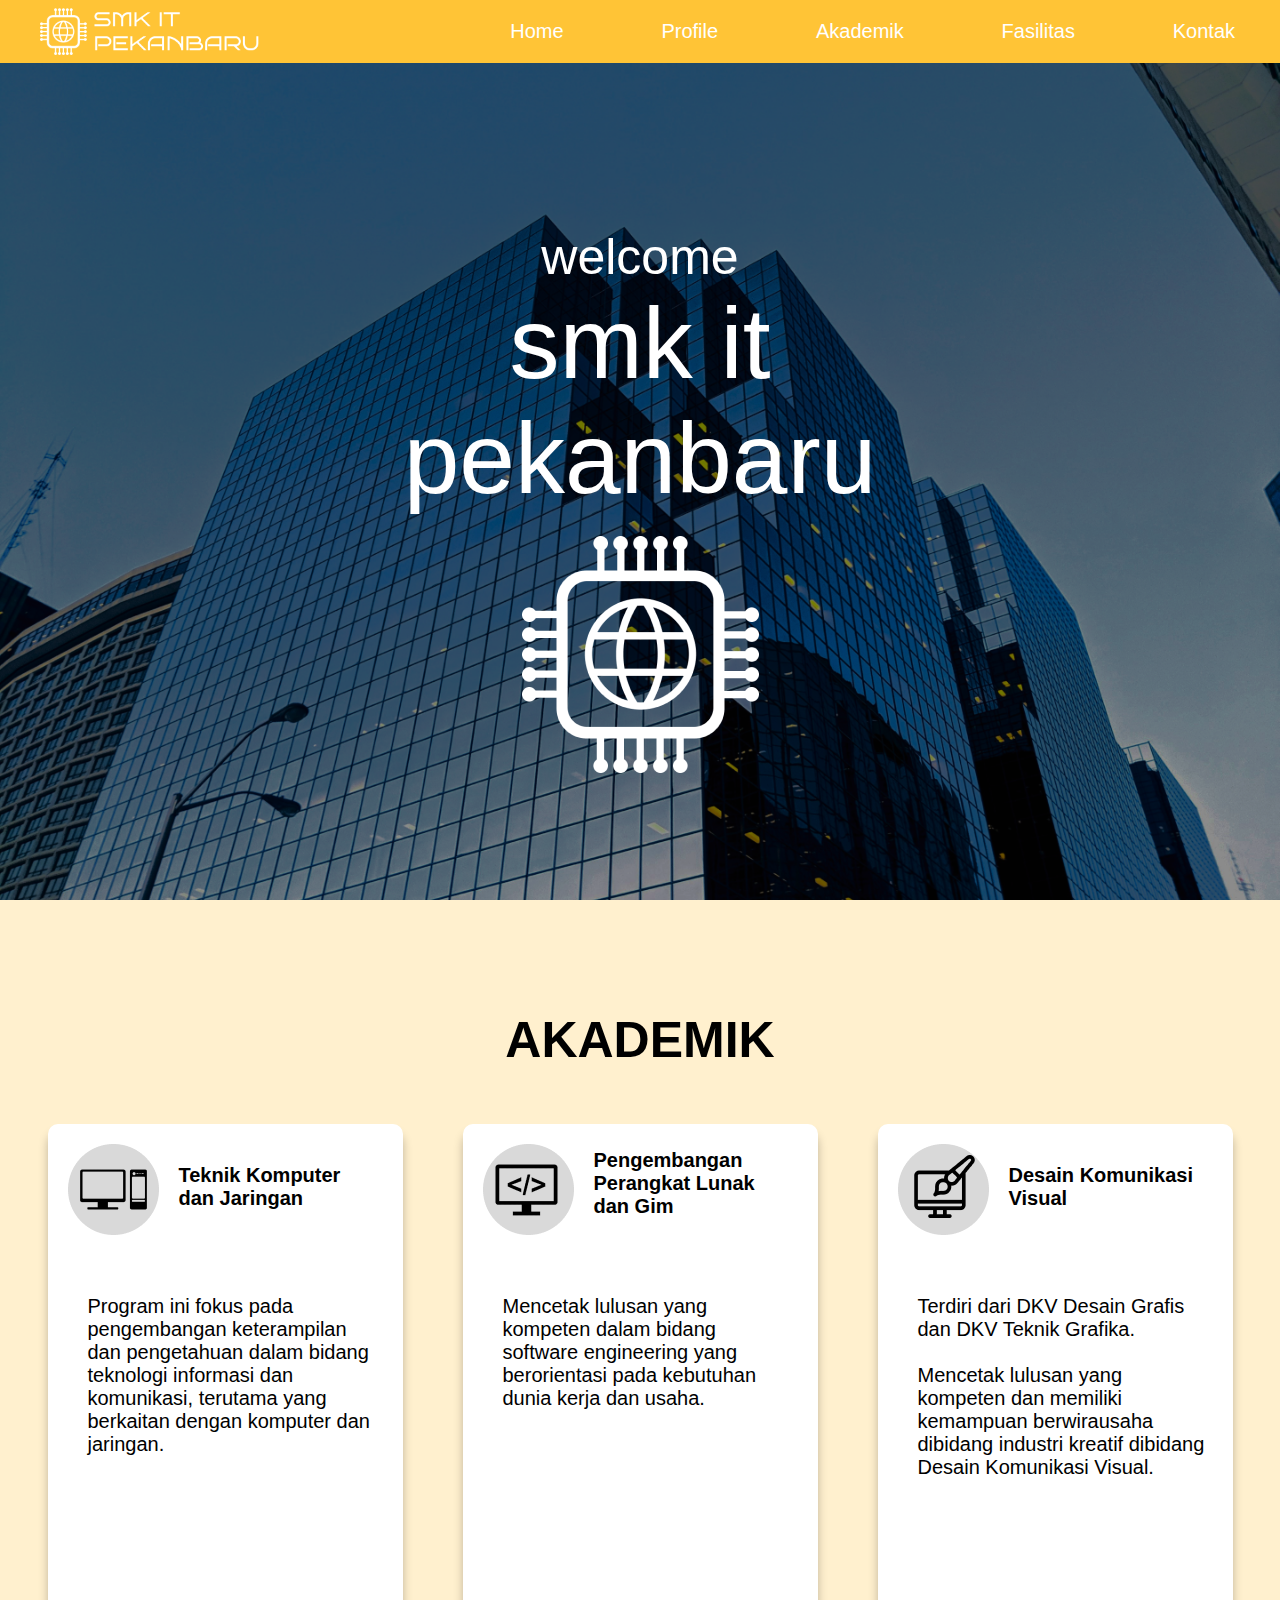
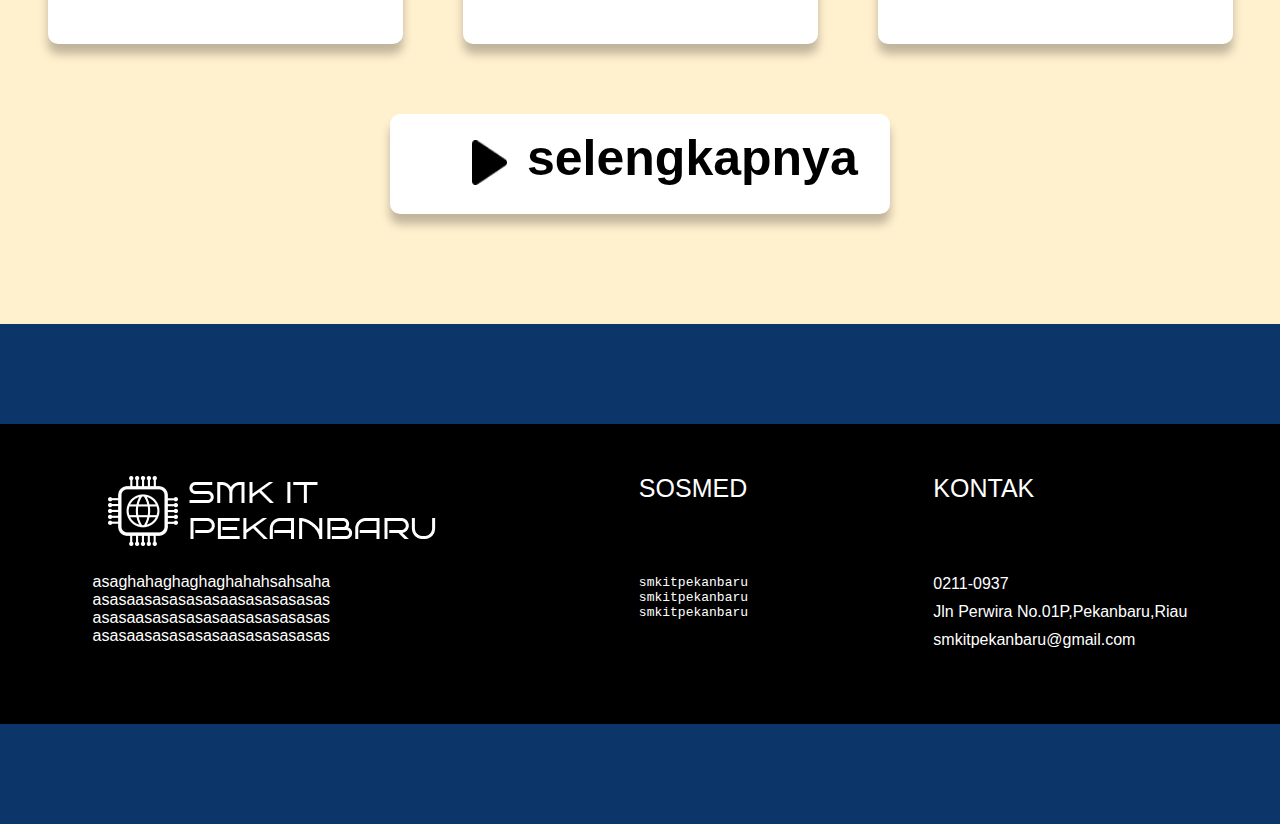
==== index.html @ c4309b95 "Add files via upload" ====
<!DOCTYPE html>
<html lang="en">
<head>
    <meta charset="UTF-8">
    <meta name="viewport" content="width=device-width, initial-scale=1.0">
    <title>Document</title>
    <link rel="stylesheet" href="/asset/css/menu.css">
    <link rel="stylesheet" href="asset/css/menu1.css">
    <link rel="stylesheet" href="/asset/css/menu2.css">
</head>
<body>
 <!-- <img src="/asset/img/logo1.png" alt="logo"> -->
    <header>
        
        <ul>
            <img class="logo" src="/asset/img/logo1.png" alt="logo">
        <div>

                <li><a class="menu-v" href="index.html">Home</a></li>
                <li><a class="menu" href="#">Profile</a></li>
                <li>
                    <a class="menu"href="Akademik.html">Akademik </a>
                    <ul class="dropdown">
                        <li><a href="#">PPLG</a></li>
                        <li><a href="#">TKJ</a></li>
                        <li><a href="#">DKV</a></li>
                    </ul>                    
                </li>
                <li><a class="menu" href="#">Fasilitas</a></li>
                <li><a class="menu" href="#">Kontak</a></li>    
            </div>
        </ul>
    </header>
    <main>
        <div class="bagian1"> <!-- bagian 1 -->
            <p class="t-1">welcome</p>
            <p class="t-2">smk it</p>
            <p class="t-2">pekanbaru</p>
            <img src="/asset/img/logo2.png" alt="logo">           
        </div>
        <div class="bagian2"> <!-- bagian 2 -->
            <h2>AKADEMIK</h2>
            <div class="jurusan">
                <div class="Jurusan-Container">
                    <div class="jrs">
                        <img src="asset/img/Group 12.png" alt="logo">
                        <p>Teknik Komputer dan Jaringan</p>
                    </div>
                    <p class="Text">Program ini fokus pada pengembangan keterampilan dan pengetahuan dalam bidang teknologi informasi dan komunikasi, terutama yang berkaitan dengan komputer dan jaringan.</p>
                </div>
                <div class="Jurusan-Container-v">
                    <div class="jrs-v">
                        <img src="asset/img/Group 13.png" alt="logo">
                        <p>Pengembangan Perangkat Lunak dan Gim</p>
                    </div>
                    <p class="Text">Mencetak lulusan yang kompeten dalam bidang software engineering yang berorientasi pada kebutuhan dunia kerja dan usaha.</p>
                </div>
                <div class="Jurusan-Container">
                    <div class="jrs">
                    <img src="asset/img/Group 14.png" alt="logo">
                    <p>Desain Komunikasi Visual</p>
                    </div>
                    <p class="Text">Terdiri dari DKV Desain Grafis dan DKV Teknik Grafika.<br><br>Mencetak lulusan yang kompeten dan memiliki kemampuan berwirausaha dibidang industri kreatif dibidang Desain Komunikasi Visual.
                </p>
                </div>
            </div>
            <div class="selengkapnya">
                <img src="asset/img/segitiga.png" alt="logo">
                <a href="Akademik.html">selengkapnya</a>
            </div>
            
        </div>        
    </main>
    <footer>
        <div class="t-sekolah">
            <img src="asset/img/logo1.png" alt="logo">
            <p>asaghahaghaghaghahahsahsaha
                <br>asasaasasasasasaasasasasasas
                <br>asasaasasasasasaasasasasasas
                <br>asasaasasasasasaasasasasasas</p>
        </div>
        <div class="sosmed">
            <p class="jd">SOSMED</p>
            <div >
                <p>smkitpekanbaru</p>
                <p>smkitpekanbaru</p>
                <p>smkitpekanbaru</p>
            </div>
        </div>
        <div class="kontak-1">
            <p class="jd">KONTAK</p>
            <div class="spas">
                <p>0211-0937</p>
                <p>Jln Perwira No.01P,Pekanbaru,Riau</p>
                <p>smkitpekanbaru@gmail.com</p>
            </div>
        </div>
    </footer>

</body>
</html>
---- asset/css/menu.css ----
@import url('https://fonts.cdnfonts.com/css/holtwood-one-sc');
@import url('https://fonts.cdnfonts.com/css/bruno-ace-sc');

*{
    margin: 0;
    padding: 0;
    font-family: monospace;
}

body{
    background-color: rgb(12, 53, 106);
}

ul {
    display: flex;
    justify-content: space-between;
    list-style: none;
    background: #FFC436;
    align-items: center;

}

ul li {
    display: inline-block;
    position: relative;
}

ul li a {
    display: block;
    padding: 20px 25px;
    color: #ffffff;
    text-decoration: none;
    text-align: center;
    font-size: 20px;
}

ul li ul.dropdown li {
    display: block;
}
ul li ul.dropdown {
    width: 100%;
    background: #FFC436;
    position: absolute;
    z-index: 999;
    display: none;
}

ul li a:hover {
    background: #ffffff ;
    color: black;
}

ul li:hover ul.dropdown {
    display: block;

}

header{
    background-color: rgb(255, 196, 54);
    margin: 0;
    /* display: flex; */
    /* align-items: center; */
    /* justify-content: space-between; */
    /* padding: 5px; */
    /* height: 100px; */
    width: 100%;
    position: fixed;
}

.logo{
    height: 50px;
    padding-left: 30px;
}
.menu{
    text-decoration: none;
    margin: 0 20px;
    color: white;
    font-size: 20px;
    font-family: 'Holtwood One SC', sans-serif;
}

.menu-v{
    text-decoration: none;
    margin: 0 20px;
    font-size: 20px;
    font-family: 'Holtwood One SC', sans-serif;
}

.bagian1{
    background-image: url(/asset/img/backgrond.png);
    background-position: center;
    background-repeat: no-repeat;
    background-size: cover;
    padding-top: 100px;
    width: auto;
    height: 800px;
    color: #ffffff;
    display: flex;
    flex-direction: column;
    align-items: center;
    justify-content: center;
}

.t-1{
    font-family: 'Bruno Ace SC', sans-serif;
    font-size: 50px;
}

.t-2{
    font-family: 'Bruno Ace SC', sans-serif;
    font-size: 100px;
}

.bagian1 img{
    margin-top: 20px;
}
---- asset/css/menu1.css ----
@import url('https://fonts.cdnfonts.com/css/istok-web');
@import url('https://fonts.cdnfonts.com/css/inter');

.bagian2 {
    width: 100%;
    height: 1024px;
    background: #FFF0CE;
    justify-content: center;
    flex-direction: column;
    display: flex;
    align-items: center;
}
.jurusan {
    display: flex;
    flex-direction: row;
}

h2 {
    width: 281px;
    height: 53px;
    color: #000;
    text-align: center;
    font-family: 'Istok Web', sans-serif;
    font-size: 50px;
    font-style: normal;
    font-weight: 700;
    line-height: normal;
    margin-bottom: 30px;
}

.Jurusan-Container {
    width: 355px;
    height: 520px;
    border-radius: 10px;
    background: #FFF;
    box-shadow: 0px 10px 10px 0px rgba(0, 0, 0, 0.25);
    margin: 30px;
}

.Jurusan-Container img{
    background-position: center;
    background-repeat: no-repeat;
    background-size: cover;
}

.jrs{
    display: flex;
    flex-direction: row;
    margin: 20px;
}

.jrs p  {
    width: 190px;
    height: 60px;
    color: #000;
    font-family: 'Istok Web', sans-serif;
    font-size: 20px;
    font-style: normal;
    font-weight: 700;
    line-height: normal;
    margin-left: 20px;
    margin-top: 20px;
}

.Jurusan-Container-v {
    width: 355px;
    height: 520px;
    border-radius: 10px;
    background: #FFF;
    box-shadow: 0px 10px 10px 0px rgba(0, 0, 0, 0.25);
    margin: 30px;
}

.Jurusan-Container-v img{
    background-position: center;
    background-repeat: no-repeat;
    background-size: cover;
}

.jrs-v{
    display: flex;
    flex-direction: row;
    margin: 20px;
}

.jrs-v p  {
    width: 190px;
    height: 60px;
    color: #000;
    font-family: 'Istok Web', sans-serif;
    font-size: 20px;
    font-style: normal;
    font-weight: 700;
    line-height: normal;
    margin-left: 20px;
    margin-top: 5px;
}


.Text{
    width: 292px;
    height: 220px;
    color: #000;
    font-family: 'Inter', sans-serif;
    font-size: 20px;
    font-style: normal;
    font-weight: 400;
    line-height: normal;
    margin-top: 60px;
    margin-left: 40px;
}

.selengkapnya{
    display: flex;
    flex-direction: row;
    justify-content: center;
    background: #FFF;
    border-radius: 10px;
    box-shadow: 0px 10px 10px 0px rgba(0, 0, 0, 0.25);
    height: 100px;
    width: 500px;
    margin-top: 40px;
}

.selengkapnya img{
    height: 45px;
    width: 35px;
    margin-top: 26px;
}

.selengkapnya a{
    margin-left: 20px;
    margin-top: 15px;
    margin-bottom: 30px;
    width: 281px;
    height: 53px;
    color: #000;
    text-align: center;
    font-family: 'Istok Web', sans-serif;
    font-size: 50px;
    font-style: normal;
    font-weight: 700;
    line-height: normal;
    text-decoration: none;
}
---- asset/css/menu2.css ----
@import url('https://fonts.cdnfonts.com/css/krona-one');
@import url('https://fonts.cdnfonts.com/css/inter');

footer{
    display: flex;
    height: 300px;
    background-color: black;
    color: white;
    justify-content: space-around;
    margin-top: 100px;
    margin-bottom: 100px;
}
.t-sekolah{
    margin-top: 50px ;
}

.t-sekolah p{
    margin-top: 20px;
    font-family: 'Inter', sans-serif;
}

.sosmed{
    display: flex;
    flex-direction: column;
    gap: 72px;
    margin-top: 50px ;
}

.jd{
    font-family: 'Krona One', sans-serif;
    font-size: 25px;
}

.kontak-1{
    display: flex;
    flex-direction: column;
    gap: 72px;
    margin-top: 50px ;
}

.spas{
    display: flex;
    flex-direction: column;
}

.spas p{
    margin-bottom: 10px;
    font-family: 'Inter', sans-serif;
}
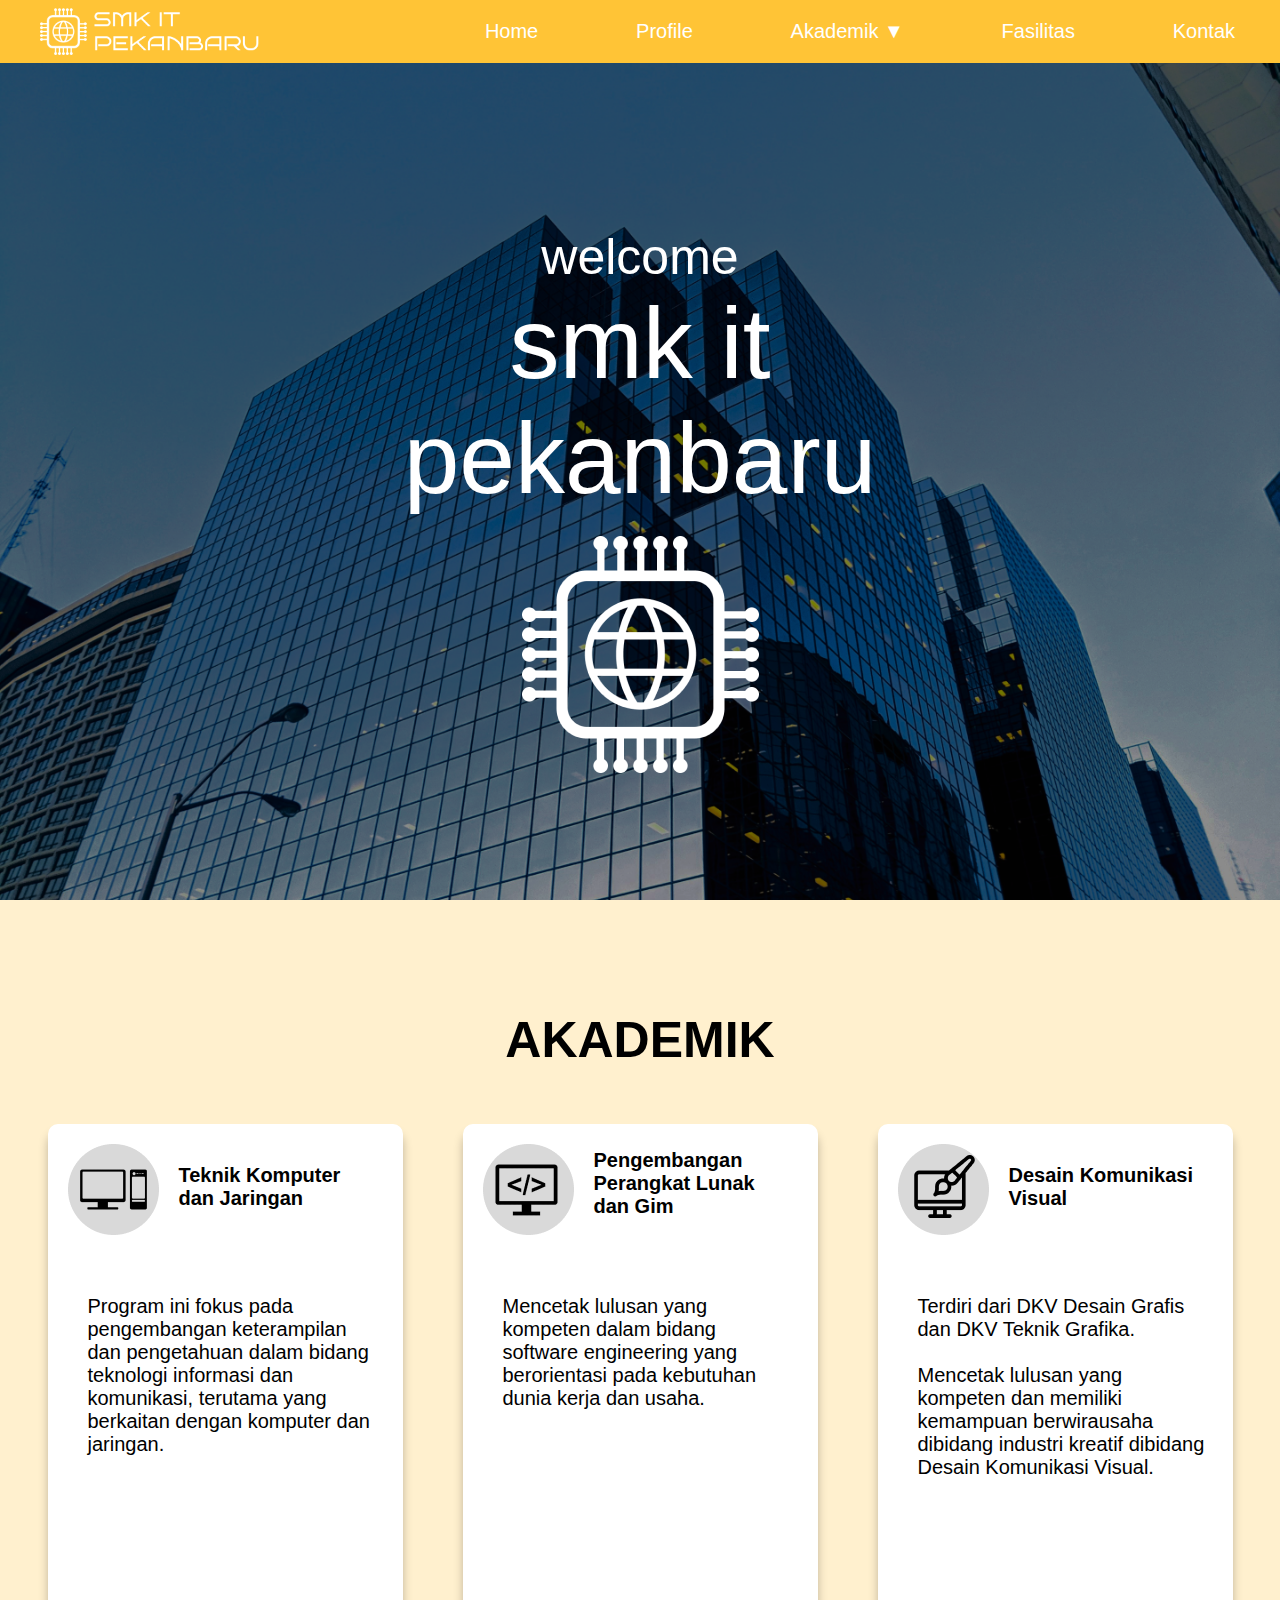
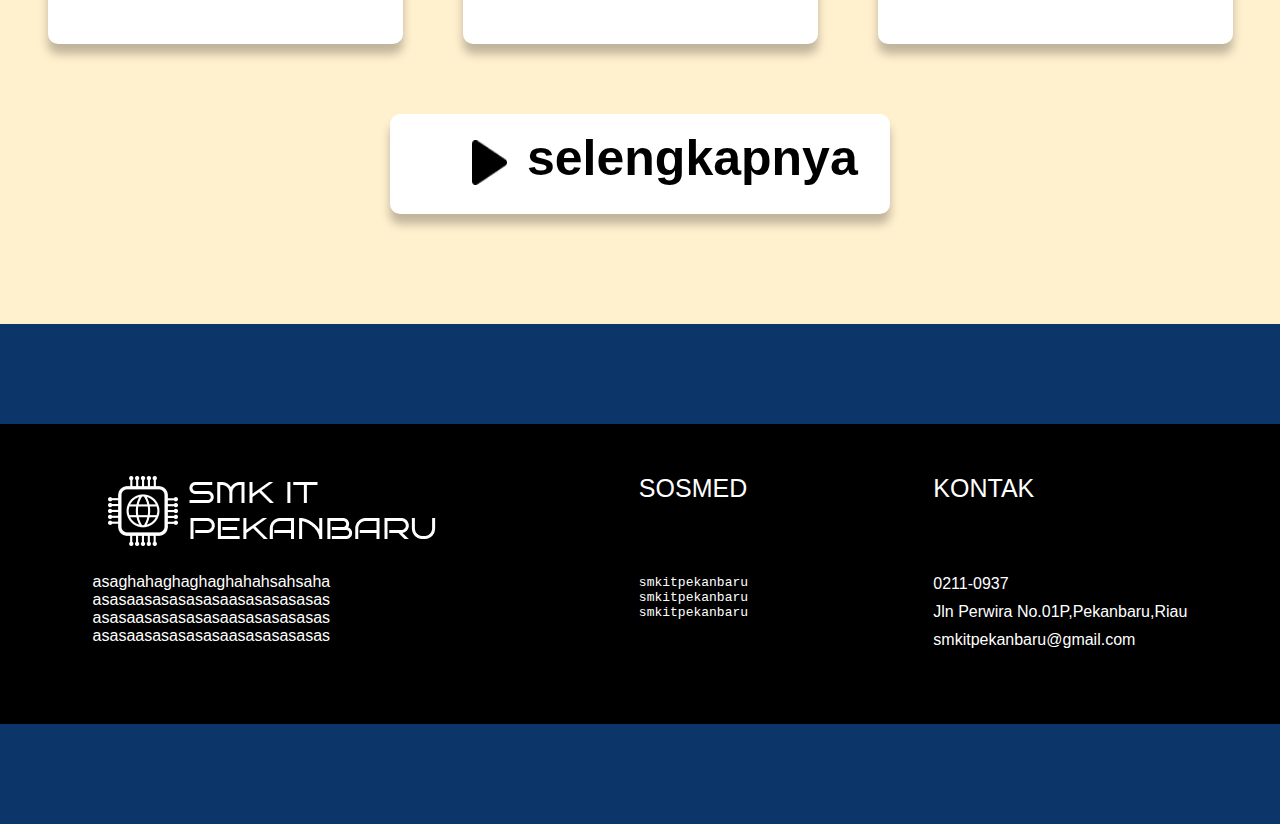
==== commit 67b3a03a: "Add files via upload" ====
--- a/index.html
+++ b/index.html
@@ -19,11 +19,11 @@
                 <li><a class="menu-v" href="index.html">Home</a></li>
                 <li><a class="menu" href="#">Profile</a></li>
                 <li>
-                    <a class="menu"href="Akademik.html">Akademik </a>
+                    <a class="menu"href="Akademik.html">Akademik ▼</a>
                     <ul class="dropdown">
-                        <li><a href="#">PPLG</a></li>
-                        <li><a href="#">TKJ</a></li>
-                        <li><a href="#">DKV</a></li>
+                        <li><a class="menu-font" href="#">PPLG</a></li>
+                        <li><a class="menu-font" href="#">TKJ</a></li>
+                        <li><a class="menu-font" href="#">DKV</a></li>
                     </ul>                    
                 </li>
                 <li><a class="menu" href="#">Fasilitas</a></li>
--- a/asset/css/menu.css
+++ b/asset/css/menu.css
@@ -46,7 +46,7 @@
 }
 
 ul li a:hover {
-    background: #ffffff ;
+    
     color: black;
 }
 
@@ -70,6 +70,9 @@
 .logo{
     height: 50px;
     padding-left: 30px;
+}
+.menu-font {
+    font-family: 'Holtwood One SC', sans-serif;
 }
 .menu{
     text-decoration: none;
